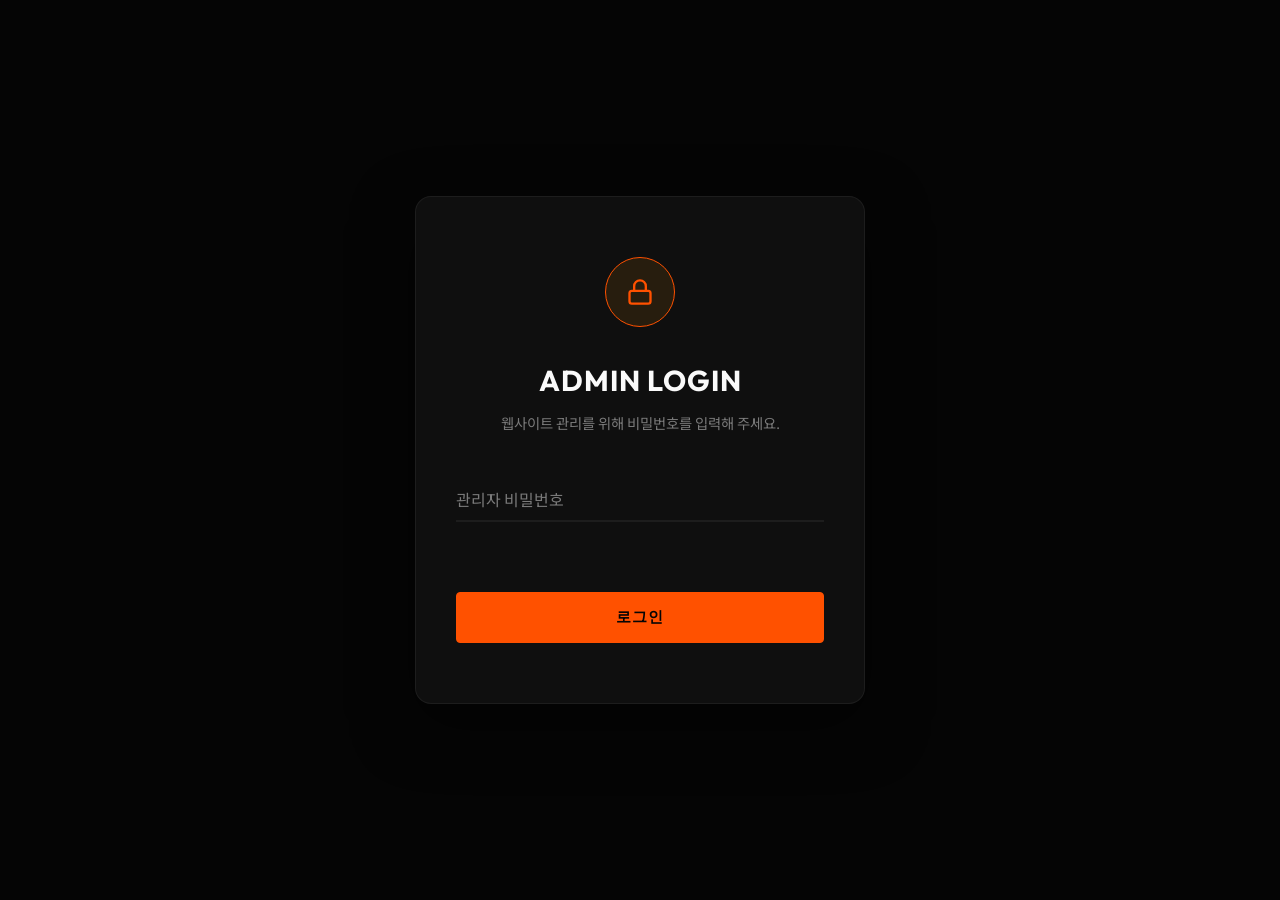
==== admin.html @ acc57e6b "Add files via upload" ====
<!DOCTYPE html>
<html lang="ko">
<head>
    <meta charset="UTF-8">
    <meta name="viewport" content="width=device-width, initial-scale=1.0">
    <meta name="robots" content="noindex, nofollow">
    <title>CLICK DESIGN | 관리자 대시보드</title>
    <!-- Google Fonts -->
    <link rel="preconnect" href="https://fonts.googleapis.com">
    <link rel="preconnect" href="https://fonts.gstatic.com" crossorigin>
    <link href="https://fonts.googleapis.com/css2?family=Noto+Sans+KR:wght@300;400;500;700&family=Outfit:wght@300;400;600;800&display=swap" rel="stylesheet">
    <link rel="stylesheet" href="styles.css">
</head>
<body class="admin-page">

    <!-- 1. Password Verification Overlay -->
    <div id="admin-login-overlay" class="admin-login-wrapper">
        <div class="login-card">
            <div class="login-icon-box">
                <svg width="28" height="28" viewBox="0 0 24 24" fill="none" stroke="currentColor" stroke-width="2" stroke-linecap="round" stroke-linejoin="round">
                    <rect x="3" y="11" width="18" height="11" rx="2" ry="2"></rect>
                    <path d="M7 11V7a5 5 0 0 1 10 0v4"></path>
                </svg>
            </div>
            <h1 class="login-title">Admin Login</h1>
            <p class="login-desc">웹사이트 관리를 위해 비밀번호를 입력해 주세요.</p>
            
            <form id="admin-login-form" class="login-form">
                <div class="form-group floating-group">
                    <input type="password" id="admin-password-input" required placeholder=" " autocomplete="current-password">
                    <label for="admin-password-input">관리자 비밀번호</label>
                </div>
                <div id="login-error-msg" class="login-feedback"></div>
                
                <button type="submit" class="btn btn-primary" style="width: 100%;">로그인</button>
            </form>
        </div>
    </div>

    <!-- 2. Admin Dashboard Layout (Initially Hidden) -->
    <div id="admin-dashboard-view" class="admin-dashboard" style="display: none;">
        
        <!-- Header -->
        <header class="admin-header">
            <div class="admin-header-container">
                <div class="admin-title-area">
                    <a href="index.html" class="logo" style="cursor: pointer;">
                        <svg class="logo-icon" width="22" height="22" viewBox="0 0 24 24" fill="none" stroke="currentColor" stroke-width="2.5" stroke-linecap="round" stroke-linejoin="round">
                            <path d="M21 16V8a2 2 0 0 0-1-1.73l-7-4a2 2 0 0 0-2 0l-7 4A2 2 0 0 0 3 8v8a2 2 0 0 0 1 1.73l7 4a2 2 0 0 0 2 0l7-4A2 2 0 0 0 21 16z"></path>
                            <polyline points="3.27 6.96 12 12.01 20.73 6.96"></polyline>
                            <line x1="12" y1="22.08" x2="12" y2="12"></line>
                        </svg>
                        <span class="logo-text"><span class="logo-accent">CLICK</span> DESIGN</span>
                    </a>
                    <span class="admin-badge">ADMIN</span>
                </div>
                <div class="admin-nav-actions">
                    <a href="index.html" class="btn btn-secondary" style="padding: 8px 18px; font-size: 0.8rem;">웹사이트 보기</a>
                    <button id="btn-open-password-modal" class="btn btn-secondary" style="padding: 8px 18px; font-size: 0.8rem;">비밀번호 변경</button>
                    <button id="admin-logout-btn" class="btn btn-secondary" style="padding: 8px 18px; font-size: 0.8rem; border-color: rgba(255, 100, 100, 0.3); color: hsl(0, 80%, 70%);">로그아웃</button>
                </div>
            </div>
        </header>

        <!-- Main Body -->
        <main class="container">
            
            <!-- Statistics Overview Cards -->
            <div class="stats-grid">
                <div class="stats-card">
                    <span class="stats-label">총 프로젝트 수</span>
                    <span class="stats-value" id="stats-total">0</span>
                </div>
                <div class="stats-card">
                    <span class="stats-label">조감도</span>
                    <span class="stats-value" id="stats-birds-eye">0</span>
                </div>
                <div class="stats-card">
                    <span class="stats-label">투시도</span>
                    <span class="stats-value" id="stats-perspective">0</span>
                </div>
                <div class="stats-card">
                    <span class="stats-label">인테리어</span>
                    <span class="stats-value" id="stats-interior">0</span>
                </div>
                <div class="stats-card">
                    <span class="stats-label">시뮬레이션</span>
                    <span class="stats-value" id="stats-simulation">0</span>
                </div>
            </div>

            <!-- Action Bar & Controls -->
            <div class="dashboard-action-bar">
                <h2 class="action-bar-title">
                    프로젝트 목록 관리
                    <span id="project-count-summary">(총 0개 등록됨)</span>
                </h2>
                <button id="btn-add-project" class="btn btn-primary">
                    <svg width="18" height="18" viewBox="0 0 24 24" fill="none" stroke="currentColor" stroke-width="2.5" stroke-linecap="round" stroke-linejoin="round" style="margin-right: 4px;"><line x1="12" y1="5" x2="12" y2="19"></line><line x1="5" y1="12" x2="19" y2="12"></line></svg>
                    <span>새 프로젝트 추가</span>
                </button>
            </div>

            <!-- Projects Management Table -->
            <div class="table-responsive">
                <table class="admin-table">
                    <thead>
                        <tr>
                            <th style="width: 120px;">썸네일</th>
                            <th>프로젝트명</th>
                            <th style="width: 140px;">카테고리</th>
                            <th style="width: 140px;">제작 연월</th>
                            <th style="width: 180px; text-align: center;">작업 관리</th>
                        </tr>
                    </thead>
                    <tbody id="table-body-projects">
                        <!-- Dynamic content injected via JS -->
                    </tbody>
                </table>
            </div>

            <!-- Hero Slider Management Section -->
            <section class="slider-management-section" style="margin-top: 60px;">
                <div class="dashboard-action-bar">
                    <h2 class="action-bar-title">
                        메인 슬라이드 관리
                        <span>(히어로 영역 배경 이미지 설정)</span>
                    </h2>
                    <button id="btn-add-slide" class="btn btn-primary">
                        <svg width="18" height="18" viewBox="0 0 24 24" fill="none" stroke="currentColor" stroke-width="2.5" stroke-linecap="round" stroke-linejoin="round" style="margin-right: 4px;"><line x1="12" y1="5" x2="12" y2="19"></line><line x1="5" y1="12" x2="19" y2="12"></line></svg>
                        <span>새 슬라이드 추가</span>
                    </button>
                </div>
                
                <div class="slides-admin-grid" id="slides-admin-grid">
                    <!-- Dynamic slide management cards injected via JS -->
                </div>
                
                <div class="form-actions-row" style="margin-top: 30px; justify-content: flex-start;">
                    <button type="button" id="btn-save-slides" class="btn btn-primary">슬라이드 설정 저장</button>
                </div>
            </section>

        </main>
    </div>

    <!-- 3. Form Modal (Add / Edit Project) -->
    <div id="project-form-modal" class="project-modal" aria-hidden="true" role="dialog">
        <div class="modal-backdrop" id="form-modal-close-backdrop"></div>
        <div class="modal-content-wrapper form-modal-wrapper">
            <button id="form-modal-close-btn" class="modal-close-btn" aria-label="모달 닫기">&times;</button>
            <div class="modal-form-container">
                <h2 id="form-modal-title">새 프로젝트 추가</h2>
                <div class="modal-divider"></div>
                
                <form id="portfolio-project-form" class="contact-form project-form">
                    <input type="hidden" id="form-project-id" name="id">
                    
                    <div class="form-row">
                        <div class="form-group floating-group">
                            <input type="text" id="form-title" name="title" required placeholder=" " autocomplete="off">
                            <label for="form-title">프로젝트명</label>
                        </div>
                        <div class="form-group floating-group">
                            <select id="form-category" name="category" required>
                                <option value="" disabled selected hidden></option>
                                <option value="birds-eye">조감도</option>
                                <option value="perspective">투시도</option>
                                <option value="interior">인테리어</option>
                                <option value="simulation">시뮬레이션</option>
                            </select>
                            <label for="form-category" class="select-label">카테고리</label>
                        </div>
                    </div>

                    <div class="form-row">
                        <div class="form-group floating-group">
                            <input type="text" id="form-date" name="date" required placeholder=" " autocomplete="off">
                            <label for="form-date">제작 일자 (예: 2026년 06월)</label>
                        </div>
                    </div>

                    <!-- Image URL or File Upload -->
                    <div class="form-row file-upload-row">
                        <div class="form-group floating-group">
                            <input type="text" id="form-img-url" name="imgUrl" placeholder=" " autocomplete="off">
                            <label for="form-img-url">이미지 경로 (예: assets/birds_eye_view.png)</label>
                        </div>
                        <div class="form-group file-group">
                            <label class="file-label-btn" for="form-file-input">
                                <svg width="18" height="18" viewBox="0 0 24 24" fill="none" stroke="currentColor" stroke-width="2" stroke-linecap="round" stroke-linejoin="round">
                                    <path d="M21 15v4a2 2 0 0 1-2 2H5a2 2 0 0 1-2-2v-4"></path>
                                    <polyline points="17 8 12 3 7 8"></polyline>
                                    <line x1="12" y1="3" x2="12" y2="15"></line>
                                </svg>
                                <span>이미지 파일 업로드</span>
                            </label>
                            <input type="file" id="form-file-input" accept="image/*" style="display: none;">
                            <span id="file-name-display" class="file-name-display">선택된 파일 없음</span>
                        </div>
                    </div>
                    
                    <!-- Preview Image -->
                    <div class="form-group image-preview-group">
                        <span class="preview-title">이미지 미리보기</span>
                        <div class="image-preview-box">
                            <img id="form-image-preview" src="" alt="미리보기">
                        </div>
                    </div>

                    <div class="form-actions-row">
                        <button type="submit" id="save-project-btn" class="btn btn-primary">저장하기</button>
                        <button type="button" id="cancel-project-btn" class="btn btn-secondary">취소</button>
                    </div>
                </form>
                
            </div>
        </div>
    </div>

    <!-- 4. Form Modal (Change Password) -->
    <div id="password-change-modal" class="project-modal" aria-hidden="true" role="dialog">
        <div class="modal-backdrop" id="password-modal-close-backdrop"></div>
        <div class="modal-content-wrapper form-modal-wrapper" style="max-width: 450px;">
            <button id="password-modal-close-btn" class="modal-close-btn" aria-label="모달 닫기">&times;</button>
            <div class="modal-form-container" style="padding: 30px;">
                <h2 style="font-size: 1.5rem; font-weight: 700;">비밀번호 변경</h2>
                <div class="modal-divider"></div>
                
                <form id="admin-password-change-form" class="contact-form project-form" style="margin-top: 20px;">
                    <div class="form-group floating-group">
                        <input type="password" id="change-current-password" required placeholder=" " autocomplete="current-password">
                        <label for="change-current-password">현재 비밀번호</label>
                    </div>
                    <div class="form-group floating-group" style="margin-top: 20px;">
                        <input type="password" id="change-new-password" required placeholder=" " autocomplete="new-password">
                        <label for="change-new-password">새 비밀번호</label>
                    </div>
                    <div class="form-group floating-group" style="margin-top: 20px;">
                        <input type="password" id="change-confirm-password" required placeholder=" " autocomplete="new-password">
                        <label for="change-confirm-password">새 비밀번호 확인</label>
                    </div>
                    
                    <div id="password-change-feedback" class="login-feedback" style="margin-top: 15px; min-height: 20px;"></div>
                    
                    <div class="form-actions-row" style="margin-top: 25px; justify-content: flex-end;">
                        <button type="submit" class="btn btn-primary" style="min-width: 100px;">변경하기</button>
                        <button type="button" id="cancel-password-change-btn" class="btn btn-secondary" style="min-width: 100px;">취소</button>
                    </div>
                </form>
            </div>
        </div>
    </div>

    <script src="admin.js"></script>
</body>
</html>
---- styles.css ----
/* ==========================================================================
   CLICK DESIGN CSS Core Design System
   ========================================================================== */

:root {
    /* Pure Deep Black Color Palette (Gorilla Studio Style) */
    --bg-primary: hsl(0, 0%, 2%);
    --bg-secondary: hsl(0, 0%, 6%);
    --bg-tertiary: hsl(0, 0%, 9%);
    
    --text-primary: hsl(0, 0%, 98%);
    --text-secondary: hsl(0, 0%, 75%);
    --text-muted: hsl(0, 0%, 48%);
    
    --accent: hsl(19, 100%, 50%); /* Vibrant Coral Orange (#ff5000) */
    --accent-rgb: 255, 80, 0;
    --accent-light: hsl(19, 100%, 65%);
    
    --glass-bg: rgba(5, 5, 5, 0.85);
    --glass-border: rgba(255, 255, 255, 0.06);
    --glass-border-focus: rgba(255, 80, 0, 0.4);
    
    /* Typography */
    --font-primary: 'Outfit', 'Noto Sans KR', sans-serif;
    
    /* Transitions */
    --transition-fast: 0.2s cubic-bezier(0.25, 0.46, 0.45, 0.94);
    --transition-normal: 0.4s cubic-bezier(0.25, 0.46, 0.45, 0.94);
    --transition-slow: 0.8s cubic-bezier(0.25, 1, 0.5, 1);
    
    /* Border Radius */
    --radius-sm: 4px;
    --radius-md: 8px;
    --radius-lg: 16px;
    --radius-full: 9999px;
}

/* Reset & Global Styles */
* {
    margin: 0;
    padding: 0;
    box-sizing: border-box;
}

body:not(.admin-page),
body:not(.admin-page) * {
    cursor: none; /* Hide default cursor for custom cursor experience */
}

html {
    scroll-behavior: smooth;
    font-size: 16px;
    background-color: var(--bg-primary);
    color: var(--text-primary);
    font-family: var(--font-primary);
}

body {
    overflow-x: hidden;
    line-height: 1.6;
    -webkit-font-smoothing: antialiased;
}

/* Custom Scrollbar */
::-webkit-scrollbar {
    width: 8px;
}
::-webkit-scrollbar-track {
    background: var(--bg-primary);
}
::-webkit-scrollbar-thumb {
    background: var(--bg-tertiary);
    border-radius: var(--radius-full);
}
::-webkit-scrollbar-thumb:hover {
    background: var(--accent);
}

/* Custom Cursor */
.custom-cursor {
    width: 8px;
    height: 8px;
    background-color: var(--accent);
    border-radius: 50%;
    position: fixed;
    transform: translate(-50%, -50%);
    pointer-events: none;
    z-index: 10000;
    transition: width 0.2s, height 0.2s;
}

.custom-cursor-follower {
    width: 40px;
    height: 40px;
    border: 1px solid rgba(247, 152, 18, 0.4);
    border-radius: 50%;
    position: fixed;
    transform: translate(-50%, -50%);
    pointer-events: none;
    z-index: 9999;
    transition: transform 0.08s ease-out, width 0.2s, height 0.2s, background-color 0.2s;
}

/* Hover States for Custom Cursor */
.hovering-link .custom-cursor {
    width: 24px;
    height: 24px;
    background-color: rgba(247, 152, 18, 0.3);
}
.hovering-link .custom-cursor-follower {
    width: 50px;
    height: 50px;
    border-color: var(--accent);
    background-color: rgba(247, 152, 18, 0.05);
}

/* Container */
.container {
    width: 100%;
    max-width: 1300px;
    margin: 0 auto;
    padding: 0 40px;
}

@media (max-width: 768px) {
    .container {
        padding: 0 20px;
    }
}

/* Buttons */
.btn {
    display: inline-flex;
    align-items: center;
    justify-content: center;
    gap: 8px;
    padding: 14px 28px;
    font-weight: 600;
    font-size: 0.95rem;
    letter-spacing: 1px;
    border-radius: var(--radius-sm);
    text-decoration: none;
    text-transform: uppercase;
    transition: var(--transition-normal);
}

.btn-primary {
    background-color: var(--accent);
    color: var(--bg-primary);
    border: 1px solid var(--accent);
}

.btn-primary:hover {
    background-color: transparent;
    color: var(--accent);
    box-shadow: 0 0 20px rgba(247, 152, 18, 0.3);
}

.btn-secondary {
    background-color: transparent;
    color: var(--text-primary);
    border: 1px solid rgba(255, 255, 255, 0.2);
}

.btn-secondary:hover {
    border-color: var(--accent);
    color: var(--accent);
}

/* Header & GNB */
.main-header {
    position: fixed;
    top: 0;
    left: 0;
    width: 100%;
    z-index: 1000;
    padding: 25px 0;
    transition: var(--transition-normal);
    border-bottom: 1px solid transparent;
}

.main-header.scrolled {
    padding: 15px 0;
    background-color: var(--glass-bg);
    backdrop-filter: blur(15px);
    -webkit-backdrop-filter: blur(15px);
    border-bottom: 1px solid var(--glass-border);
}

.header-container {
    display: flex;
    justify-content: space-between;
    align-items: center;
    max-width: 1300px;
    margin: 0 auto;
    padding: 0 40px;
}

@media (max-width: 768px) {
    .header-container {
        padding: 0 20px;
    }
}

.logo {
    font-size: 1.5rem;
    font-weight: 800;
    letter-spacing: 2px;
    color: var(--text-primary);
    text-decoration: none;
    display: inline-flex;
    align-items: center;
    gap: 10px;
}

.logo-icon {
    color: var(--accent);
    transition: transform var(--transition-normal);
}

.logo:hover .logo-icon {
    transform: rotate(12deg) scale(1.1);
}

.logo-accent {
    color: var(--accent);
}

.nav-menu ul {
    display: flex;
    list-style: none;
    gap: 35px;
}

.nav-link {
    color: var(--text-secondary);
    text-decoration: none;
    font-weight: 500;
    font-size: 0.95rem;
    letter-spacing: 1px;
    text-transform: uppercase;
    position: relative;
    padding: 6px 0;
    transition: var(--transition-fast);
}

.nav-link::after {
    content: '';
    position: absolute;
    bottom: 0;
    left: 0;
    width: 0;
    height: 2px;
    background-color: var(--accent);
    transition: var(--transition-normal);
}

.nav-link:hover, .nav-link.active {
    color: var(--text-primary);
}

.nav-link:hover::after, .nav-link.active::after {
    width: 100%;
}

/* Mobile Menu Button */
.mobile-menu-toggle {
    display: none;
    background: none;
    border: none;
    flex-direction: column;
    gap: 6px;
}

.mobile-menu-toggle .bar {
    width: 25px;
    height: 2px;
    background-color: var(--text-primary);
    transition: var(--transition-normal);
}

@media (max-width: 768px) {
    .mobile-menu-toggle {
        display: flex;
    }
    
    .nav-menu {
        position: fixed;
        top: 0;
        right: -100%;
        width: 70%;
        height: 100vh;
        background-color: var(--bg-secondary);
        z-index: 999;
        display: flex;
        align-items: center;
        justify-content: center;
        box-shadow: -10px 0 30px rgba(0, 0, 0, 0.5);
        transition: var(--transition-normal);
    }
    
    .nav-menu.active {
        right: 0;
    }
    
    .nav-menu ul {
        flex-direction: column;
        align-items: center;
        gap: 30px;
    }
    
    .nav-link {
        font-size: 1.3rem;
    }

    .mobile-menu-toggle.active .bar:nth-child(1) {
        transform: rotate(45deg) translate(5px, 6px);
    }
    
    .mobile-menu-toggle.active .bar:nth-child(2) {
        opacity: 0;
    }
    
    .mobile-menu-toggle.active .bar:nth-child(3) {
        transform: rotate(-45deg) translate(5px, -6px);
    }
}

/* Hero Section */
.hero-section {
    position: relative;
    width: 100%;
    height: 100vh;
    display: flex;
    align-items: center;
    overflow: hidden;
}

.hero-bg-slider {
    position: absolute;
    top: 0;
    left: 0;
    width: 100%;
    height: 100%;
    z-index: 1;
}

.hero-bg-slider .slide {
    position: absolute;
    top: 0;
    left: 0;
    width: 100%;
    height: 100%;
    background-size: cover;
    background-position: center;
    opacity: 0;
    transition: opacity 1.2s ease-in-out;
}

.hero-bg-slider .slide.active {
    opacity: 1;
}

.hero-content {
    position: relative;
    z-index: 2;
    max-width: 800px;
    margin: 0 auto;
    padding: 0 40px;
    text-align: center;
}

.hero-subtitle {
    font-size: 0.9rem;
    font-weight: 600;
    letter-spacing: 4px;
    color: var(--accent);
    margin-bottom: 20px;
    display: block;
}

.hero-title {
    font-size: 5rem;
    font-weight: 300;
    line-height: 1.05;
    letter-spacing: -2px;
    margin-bottom: 30px;
    text-transform: uppercase;
    display: flex;
    flex-direction: column;
    align-items: center;
}

.hero-title .title-bold {
    font-weight: 800;
    color: var(--text-primary);
    display: block;
}

.hero-title .title-light {
    font-weight: 300;
    color: var(--text-secondary);
    font-size: 3rem;
    text-transform: lowercase;
    margin-top: 10px;
    letter-spacing: -1px;
    display: block;
}

.hero-desc {
    font-size: 1.05rem;
    color: var(--text-secondary);
    max-width: 680px;
    margin: 0 auto 45px;
    font-weight: 300;
    line-height: 1.7;
    letter-spacing: 0.2px;
}

.hero-actions {
    display: flex;
    justify-content: center;
    gap: 20px;
}

@media (max-width: 768px) {
    .hero-title {
        font-size: 2.8rem;
    }
    
    .hero-actions {
        flex-direction: column;
        gap: 12px;
        padding: 0 40px;
    }
}

.hero-slider-dots {
    position: absolute;
    bottom: 50px;
    left: 50%;
    transform: translateX(-50%);
    z-index: 2;
    display: flex;
    gap: 15px;
}

.hero-slider-dots .dot {
    width: 12px;
    height: 12px;
    border: 2px solid rgba(255, 255, 255, 0.4);
    border-radius: 50%;
    transition: var(--transition-normal);
}

.hero-slider-dots .dot.active {
    background-color: var(--accent);
    border-color: var(--accent);
    transform: scale(1.2);
}

.scroll-indicator {
    position: absolute;
    bottom: 50px;
    right: 80px;
    z-index: 2;
    display: flex;
    flex-direction: column;
    align-items: center;
    gap: 15px;
}

.scroll-text {
    font-size: 0.7rem;
    letter-spacing: 3px;
    font-weight: 600;
    color: var(--text-secondary);
    writing-mode: vertical-lr;
    transform: rotate(180deg);
}

.scroll-mouse {
    width: 1px;
    height: 60px;
    background-color: rgba(255, 255, 255, 0.15);
    position: relative;
    overflow: hidden;
}

.scroll-wheel {
    width: 1px;
    height: 20px;
    background-color: var(--accent);
    position: absolute;
    top: -20px;
    left: 0;
    animation: scrollLineAnimation 2s infinite ease-in-out;
}

@keyframes scrollLineAnimation {
    0% {
        top: -20px;
    }
    50% {
        top: 60px;
    }
    100% {
        top: 60px;
    }
}

@media (max-width: 768px) {
    .scroll-indicator {
        display: none;
    }
}

/* Sections Global */
.portfolio-section, .about-section, .contact-section {
    padding: 140px 0;
    background-color: var(--bg-primary);
}

.section-header {
    text-align: center;
    margin-bottom: 70px;
}

.section-tag {
    font-size: 0.8rem;
    font-weight: 600;
    letter-spacing: 4px;
    color: var(--accent);
    display: block;
    margin-bottom: 12px;
}

.section-title {
    font-size: 2.8rem;
    font-weight: 700;
    letter-spacing: 1px;
    text-transform: uppercase;
}

.divider {
    width: 60px;
    height: 3px;
    background-color: var(--accent);
    margin: 20px auto 0;
}

@media (max-width: 768px) {
    .portfolio-section, .about-section, .contact-section {
        padding: 90px 0;
    }
    
    .section-title {
        font-size: 2rem;
    }
}

/* Portfolio Filters */
.portfolio-filters {
    display: flex;
    justify-content: center;
    flex-wrap: wrap;
    gap: 15px;
    margin-bottom: 50px;
}

.filter-btn {
    background-color: var(--bg-secondary);
    color: var(--text-secondary);
    border: 1px solid var(--glass-border);
    padding: 10px 24px;
    font-size: 0.9rem;
    font-weight: 500;
    border-radius: var(--radius-sm);
    transition: var(--transition-normal);
}

.filter-btn:hover, .filter-btn.active {
    background-color: var(--accent);
    color: var(--bg-primary);
    border-color: var(--accent);
}

/* Portfolio Grid */
.portfolio-grid {
    display: grid;
    grid-template-columns: repeat(3, 1fr);
    gap: 40px 30px;
}

@media (max-width: 1200px) {
    .portfolio-grid {
        grid-template-columns: repeat(2, 1fr);
        gap: 30px;
    }
}

@media (max-width: 768px) {
    .portfolio-grid {
        grid-template-columns: 1fr;
        gap: 20px;
    }
}

.portfolio-item {
    position: relative;
    overflow: hidden;
    background-color: transparent;
    border: none;
    box-shadow: none;
    transition: transform var(--transition-normal);
    display: flex;
    flex-direction: column;
    gap: 15px;
    cursor: pointer;
}

.portfolio-card {
    position: relative;
    width: 100%;
    aspect-ratio: 16 / 10;
    overflow: hidden;
    border-radius: var(--radius-md);
    border: 1px solid var(--glass-border);
}

.card-img-wrapper {
    width: 100%;
    height: 100%;
    overflow: hidden;
}

.portfolio-card img {
    width: 100%;
    height: 100%;
    object-fit: cover;
    transition: transform 0.8s cubic-bezier(0.25, 1, 0.5, 1);
}

.portfolio-item:hover img {
    transform: scale(1.05);
}

.portfolio-info {
    padding: 0 5px;
    display: flex;
    flex-direction: column;
    gap: 5px;
}

.portfolio-category {
    font-size: 0.75rem;
    font-weight: 600;
    color: var(--accent);
    text-transform: uppercase;
    letter-spacing: 2px;
}

.portfolio-title {
    font-size: 1.25rem;
    font-weight: 700;
    color: var(--text-primary);
    line-height: 1.3;
    transition: color var(--transition-fast);
}

.portfolio-item:hover .portfolio-title {
    color: var(--accent);
}

.portfolio-meta {
    font-size: 0.8rem;
    color: var(--text-muted);
    letter-spacing: 0.5px;
}

/* About Section */
.about-section {
    background-color: var(--bg-secondary);
}

.about-wrapper {
    display: grid;
    grid-template-columns: 4.5fr 7.5fr;
    gap: 70px;
    align-items: center;
}

@media (max-width: 991px) {
    .about-wrapper {
        grid-template-columns: 1fr;
        gap: 50px;
    }
}

.about-profile {
    display: flex;
    justify-content: center;
}

.profile-card {
    background-color: var(--bg-tertiary);
    border: 1px solid var(--glass-border);
    border-radius: var(--radius-md);
    padding: 30px;
    width: 100%;
    max-width: 400px;
    box-shadow: 0 15px 40px rgba(0, 0, 0, 0.3);
}

.profile-frame {
    width: 100%;
    aspect-ratio: 1;
    border-radius: var(--radius-sm);
    overflow: hidden;
    margin-bottom: 25px;
    border: 1px solid rgba(255, 255, 255, 0.1);
}

.profile-avatar {
    width: 100%;
    height: 100%;
    background-size: cover;
    background-position: center;
    position: relative;
    transition: transform 0.5s ease;
}

.profile-avatar:hover {
    transform: scale(1.05);
}

.avatar-overlay-text {
    position: absolute;
    bottom: 20px;
    left: 20px;
    font-size: 1.5rem;
    font-weight: 800;
    letter-spacing: 4px;
    color: white;
    text-shadow: 0 2px 10px rgba(0, 0, 0, 0.8);
}

.profile-name {
    font-size: 1.4rem;
    font-weight: 700;
    margin-bottom: 6px;
}

.profile-title {
    color: var(--accent);
    font-size: 0.9rem;
    font-weight: 500;
    margin-bottom: 15px;
}

.profile-location {
    font-size: 0.85rem;
    color: var(--text-secondary);
    display: flex;
    align-items: center;
    gap: 8px;
}

.about-content .section-title {
    text-align: left;
}

.about-content .divider {
    margin: 20px 0 35px 0;
}

.about-text {
    font-size: 1.05rem;
    color: var(--text-secondary);
    margin-bottom: 20px;
    font-weight: 300;
}

.skills-container {
    margin-top: 40px;
}

.skills-title {
    font-size: 1.1rem;
    font-weight: 600;
    margin-bottom: 20px;
    letter-spacing: 1px;
    text-transform: uppercase;
}

.skill-bar-wrapper {
    margin-bottom: 20px;
}

.skill-info {
    display: flex;
    justify-content: space-between;
    font-size: 0.85rem;
    font-weight: 500;
    color: var(--text-primary);
    margin-bottom: 8px;
}

.skill-track {
    width: 100%;
    height: 4px;
    background-color: var(--bg-primary);
    border-radius: var(--radius-full);
    overflow: hidden;
}

.skill-fill {
    height: 100%;
    background-color: var(--accent);
    border-radius: var(--radius-full);
    width: 0; /* Dynamic loading via JS */
    transition: width 1.5s cubic-bezier(0.1, 1, 0.1, 1);
}

/* Contact Section */
.contact-wrapper {
    display: grid;
    grid-template-columns: 5fr 7fr;
    gap: 60px;
}

@media (max-width: 991px) {
    .contact-wrapper {
        grid-template-columns: 1fr;
        gap: 50px;
    }
}

.info-card {
    background-color: var(--bg-secondary);
    border: 1px solid var(--glass-border);
    border-radius: var(--radius-md);
    padding: 40px;
    height: 100%;
}

.info-card h3 {
    font-size: 1.8rem;
    font-weight: 700;
    margin-bottom: 20px;
}

.info-card p {
    color: var(--text-secondary);
    margin-bottom: 40px;
    font-weight: 300;
}

.contact-details-list {
    list-style: none;
    display: flex;
    flex-direction: column;
    gap: 30px;
}

.contact-details-list li {
    display: flex;
    align-items: center;
    gap: 20px;
}

.detail-icon {
    display: flex;
    align-items: center;
    justify-content: center;
    width: 50px;
    height: 50px;
    border-radius: 50%;
    background-color: var(--bg-tertiary);
    border: 1px solid var(--glass-border);
    color: var(--accent);
}

.detail-text {
    display: flex;
    flex-direction: column;
}

.detail-label {
    font-size: 0.8rem;
    color: var(--text-muted);
    text-transform: uppercase;
    letter-spacing: 1px;
}

.detail-value {
    font-size: 1rem;
    font-weight: 500;
}

.contact-form {
    display: flex;
    flex-direction: column;
    gap: 30px;
}

.form-row {
    display: grid;
    grid-template-columns: 1fr 1fr;
    gap: 20px;
}

@media (max-width: 600px) {
    .form-row {
        grid-template-columns: 1fr;
    }
}

.floating-group {
    position: relative;
    width: 100%;
}

.floating-group input, 
.floating-group textarea, 
.floating-group select {
    width: 100%;
    background-color: transparent;
    border: none;
    border-bottom: 2px solid var(--glass-border);
    padding: 12px 0;
    font-size: 1rem;
    color: var(--text-primary);
    font-family: var(--font-primary);
    outline: none;
    transition: border-color var(--transition-normal);
}

.floating-group textarea {
    resize: none;
}

.floating-group select {
    appearance: none;
    -webkit-appearance: none;
    background-image: url("data:image/svg+xml;utf8,<svg fill='white' height='24' viewBox='0 0 24 24' width='24' xmlns='http://www.w3.org/2000/svg'><path d='M7 10l5 5 5-5z'/><path d='M0 0h24v24H0z' fill='none'/></svg>");
    background-repeat: no-repeat;
    background-position: right center;
    border-radius: 0;
}

/* Floating Label Animation */
.floating-group label {
    position: absolute;
    top: 12px;
    left: 0;
    font-size: 1rem;
    color: var(--text-muted);
    pointer-events: none;
    transition: transform var(--transition-normal) ease, font-size var(--transition-normal) ease, color var(--transition-normal) ease;
}

.floating-group input:focus ~ label,
.floating-group input:not(:placeholder-shown) ~ label,
.floating-group textarea:focus ~ label,
.floating-group textarea:not(:placeholder-shown) ~ label {
    transform: translateY(-25px);
    font-size: 0.8rem;
    color: var(--accent);
}

.floating-group select:focus ~ label,
.floating-group select:valid ~ label {
    transform: translateY(-25px);
    font-size: 0.8rem;
    color: var(--accent);
}

.floating-group input:focus, 
.floating-group textarea:focus, 
.floating-group select:focus {
    border-color: var(--accent);
}

.btn-submit {
    border-radius: var(--radius-sm);
    width: 100%;
    cursor: none;
}

.form-feedback-message {
    font-size: 0.95rem;
    margin-top: 10px;
    text-align: center;
    min-height: 24px;
}

.form-feedback-message.success {
    color: hsl(140, 70%, 50%);
}

.form-feedback-message.error {
    color: hsl(0, 80%, 60%);
}

/* Footer */
.main-footer {
    background-color: var(--bg-primary);
    border-top: 1px solid var(--glass-border);
    padding: 40px 0;
}

.footer-bottom {
    display: flex;
    justify-content: space-between;
    align-items: center;
    flex-wrap: wrap;
    gap: 20px;
}

.footer-bottom p {
    color: var(--text-muted);
    font-size: 0.85rem;
}

.footer-socials {
    display: flex;
    gap: 25px;
}

.footer-socials a {
    color: var(--text-muted);
    text-decoration: none;
    font-size: 0.85rem;
    font-weight: 600;
    letter-spacing: 1px;
    transition: var(--transition-fast);
}

.footer-socials a:hover {
    color: var(--accent);
}

@media (max-width: 600px) {
    .footer-bottom {
        flex-direction: column;
        text-align: center;
    }
}

/* Project Detail Modal */
.project-modal {
    position: fixed;
    top: 0;
    left: 0;
    width: 100%;
    height: 100%;
    z-index: 2000;
    display: flex;
    align-items: center;
    justify-content: center;
    opacity: 0;
    pointer-events: none;
    transition: opacity 0.5s ease;
}

.project-modal.active {
    opacity: 1;
    pointer-events: auto;
}

.modal-backdrop {
    position: absolute;
    top: 0;
    left: 0;
    width: 100%;
    height: 100%;
    background-color: rgba(6, 8, 12, 0.9);
    backdrop-filter: blur(10px);
    -webkit-backdrop-filter: blur(10px);
}

.modal-content-wrapper {
    position: relative;
    z-index: 2001;
    width: fit-content;
    max-width: 90%;
    max-height: 90vh;
    background-color: var(--bg-secondary);
    border: 1px solid var(--glass-border);
    border-radius: var(--radius-lg);
    box-shadow: 0 25px 60px rgba(0, 0, 0, 0.6);
    overflow: hidden;
    transform: scale(0.9);
    transition: transform 0.5s cubic-bezier(0.25, 1, 0.5, 1);
    display: flex;
    flex-direction: column;
    min-width: 350px;
}

.project-modal.active .modal-content-wrapper {
    transform: scale(1);
}

.modal-close-btn {
    position: absolute;
    top: 25px;
    right: 25px;
    z-index: 10;
    background: rgba(12, 14, 18, 0.8);
    border: 1px solid var(--glass-border);
    color: var(--text-primary);
    font-size: 2rem;
    width: 44px;
    height: 44px;
    border-radius: 50%;
    display: flex;
    align-items: center;
    justify-content: center;
    transition: var(--transition-normal);
}

.modal-close-btn:hover {
    background-color: var(--accent);
    color: var(--bg-primary);
}

.modal-image-panel {
    background-color: #000000;
    display: flex;
    align-items: center;
    justify-content: center;
    overflow: hidden;
    width: 100%;
    height: 100%;
}

.modal-image-panel img {
    max-width: 90vw;
    max-height: 90vh;
    width: auto;
    height: auto;
    object-fit: contain; /* 원본 비율 유지 */
    display: block;
}

.modal-category {
    font-size: 0.75rem;
    font-weight: 600;
    color: var(--accent);
    letter-spacing: 2px;
    text-transform: uppercase;
    margin-bottom: 4px;
}

.modal-title {
    font-size: 1.3rem;
    font-weight: 700;
    line-height: 1.2;
    color: var(--text-primary);
}

/* Scroll To Top */
.scroll-to-top-btn {
    position: fixed;
    bottom: 30px;
    right: 30px;
    z-index: 99;
    width: 50px;
    height: 50px;
    border-radius: 50%;
    background-color: var(--glass-bg);
    border: 1px solid var(--glass-border);
    color: var(--text-primary);
    display: flex;
    align-items: center;
    justify-content: center;
    opacity: 0;
    visibility: hidden;
    pointer-events: none;
    transition: opacity var(--transition-normal), transform var(--transition-normal), visibility var(--transition-normal);
}

.scroll-to-top-btn.active {
    opacity: 1;
    visibility: visible;
    pointer-events: auto;
}

.scroll-to-top-btn:hover {
    background-color: var(--accent);
    color: var(--bg-primary);
    border-color: var(--accent);
    transform: translateY(-5px);
}

/* Scroll Animations */
.scroll-reveal {
    opacity: 0;
    transform: translateY(30px);
    transition: opacity 1s cubic-bezier(0.25, 1, 0.5, 1), transform 1s cubic-bezier(0.25, 1, 0.5, 1);
}

.scroll-reveal.active {
    opacity: 1;
    transform: translateY(0);
}

/* ==========================================================================
   Admin Mode CRUD UI Styles
   ========================================================================== */

.header-right {
    display: flex;
    align-items: center;
    gap: 20px;
}

.admin-toggle-btn {
    display: inline-flex;
    align-items: center;
    gap: 8px;
    background-color: rgba(255, 255, 255, 0.05);
    border: 1px solid var(--glass-border);
    color: var(--text-secondary);
    padding: 8px 16px;
    font-size: 0.85rem;
    font-weight: 600;
    border-radius: var(--radius-sm);
    transition: var(--transition-normal);
}

.admin-toggle-btn:hover {
    background-color: rgba(255, 255, 255, 0.1);
    color: var(--text-primary);
    border-color: rgba(255, 255, 255, 0.2);
}

.admin-toggle-btn.active {
    background-color: rgba(247, 152, 18, 0.15);
    border-color: var(--accent);
    color: var(--accent);
    box-shadow: 0 0 10px rgba(247, 152, 18, 0.2);
}

.admin-toggle-btn.active .lock-icon {
    transform: scale(1.1);
}

/* Add New Item Grid Card */
.portfolio-item.add-new-item {
    aspect-ratio: 16 / 10;
    border: 2px dashed rgba(247, 152, 18, 0.3);
    background-color: rgba(247, 152, 18, 0.02);
    border-radius: var(--radius-md);
    display: flex;
    align-items: center;
    justify-content: center;
    transition: var(--transition-normal);
}

.portfolio-item.add-new-item:hover {
    border-color: var(--accent);
    background-color: rgba(247, 152, 18, 0.05);
    transform: translateY(-5px);
}

.add-card-inner {
    display: flex;
    flex-direction: column;
    align-items: center;
    gap: 15px;
    color: var(--accent);
    font-weight: 600;
    font-size: 1.1rem;
    letter-spacing: 1px;
}

/* Card Admin Actions Panel */
.card-admin-actions {
    position: absolute;
    top: 20px;
    right: 20px;
    display: flex;
    gap: 8px;
    z-index: 10;
    opacity: 0;
    transition: opacity var(--transition-normal);
}

.portfolio-item:hover .card-admin-actions {
    opacity: 1;
}

.admin-action-btn {
    background-color: rgba(12, 14, 18, 0.85);
    border: 1px solid var(--glass-border);
    color: var(--text-primary);
    padding: 6px 14px;
    font-size: 0.8rem;
    font-weight: 600;
    border-radius: var(--radius-sm);
    transition: var(--transition-normal);
}

.admin-action-btn.edit-btn:hover {
    background-color: var(--accent);
    color: var(--bg-primary);
    border-color: var(--accent);
}

.admin-action-btn.delete-btn:hover {
    background-color: hsl(0, 80%, 55%);
    color: white;
    border-color: hsl(0, 80%, 55%);
}

/* Form Modal Styling */
.form-modal-wrapper {
    max-width: 750px;
    height: auto;
    max-height: 90vh;
    overflow-y: auto;
}

.modal-form-container {
    padding: 40px;
}

@media (max-width: 768px) {
    .modal-form-container {
        padding: 30px 20px;
    }
}

.project-form {
    margin-top: 30px;
}

.file-upload-row {
    align-items: center;
    gap: 20px;
}

.file-group {
    display: flex;
    align-items: center;
    gap: 15px;
    padding-top: 10px;
}

.file-label-btn {
    display: inline-flex;
    align-items: center;
    gap: 8px;
    padding: 10px 20px;
    background-color: var(--bg-tertiary);
    border: 1px solid var(--glass-border);
    border-radius: var(--radius-sm);
    color: var(--text-secondary);
    font-size: 0.9rem;
    font-weight: 500;
    transition: var(--transition-normal);
}

.file-label-btn:hover {
    background-color: rgba(255, 255, 255, 0.05);
    color: var(--text-primary);
    border-color: rgba(255, 255, 255, 0.15);
}

.file-name-display {
    font-size: 0.85rem;
    color: var(--text-muted);
    overflow: hidden;
    text-overflow: ellipsis;
    white-space: nowrap;
    max-width: 180px;
}

.image-preview-group {
    margin-bottom: 25px;
}

.preview-title {
    display: block;
    font-size: 0.85rem;
    color: var(--text-muted);
    margin-bottom: 10px;
}

.image-preview-box {
    width: 100%;
    aspect-ratio: 16 / 9;
    background-color: var(--bg-primary);
    border: 1px solid var(--glass-border);
    border-radius: var(--radius-sm);
    overflow: hidden;
    display: flex;
    align-items: center;
    justify-content: center;
}

.image-preview-box img {
    width: 100%;
    height: 100%;
    object-fit: cover;
    display: none;
}

.image-preview-box img[src=""] {
    display: none;
}

.image-preview-box img:not([src=""]) {
    display: block;
}

.form-actions-row {
    display: flex;
    justify-content: flex-end;
    gap: 15px;
    margin-top: 40px;
}

.form-actions-row .btn {
    width: auto;
    min-width: 140px;
}

/* ==========================================================================
   Admin Dashboard & Portal Styles
   ========================================================================== */

.admin-login-wrapper {
    position: fixed;
    top: 0;
    left: 0;
    width: 100vw;
    height: 100vh;
    background-color: var(--bg-primary);
    z-index: 3000;
    display: flex;
    align-items: center;
    justify-content: center;
    padding: 20px;
    opacity: 1;
    transition: opacity var(--transition-normal);
}

.admin-login-wrapper.hidden {
    opacity: 0;
    pointer-events: none;
}

.login-card {
    background-color: var(--bg-secondary);
    border: 1px solid var(--glass-border);
    border-radius: var(--radius-lg);
    padding: 60px 40px;
    width: 100%;
    max-width: 450px;
    box-shadow: 0 20px 60px rgba(0, 0, 0, 0.5);
    text-align: center;
}

.login-icon-box {
    width: 70px;
    height: 70px;
    border-radius: 50%;
    background-color: rgba(247, 152, 18, 0.1);
    border: 1px solid var(--accent);
    color: var(--accent);
    display: flex;
    align-items: center;
    justify-content: center;
    margin: 0 auto 30px;
}

.login-title {
    font-size: 1.8rem;
    font-weight: 700;
    margin-bottom: 10px;
    text-transform: uppercase;
    letter-spacing: 1px;
}

.login-desc {
    color: var(--text-muted);
    font-size: 0.9rem;
    margin-bottom: 40px;
}

.login-form {
    display: flex;
    flex-direction: column;
    gap: 25px;
}

.login-feedback {
    min-height: 20px;
    font-size: 0.85rem;
    color: hsl(0, 80%, 60%);
    text-align: center;
}

/* Dashboard Layout */
.admin-dashboard {
    min-height: 100vh;
    background-color: var(--bg-primary);
    padding: 130px 0 60px 0;
}

.admin-header {
    background-color: var(--glass-bg);
    backdrop-filter: blur(15px);
    -webkit-backdrop-filter: blur(15px);
    border-bottom: 1px solid var(--glass-border);
    position: fixed;
    top: 0;
    left: 0;
    width: 100%;
    padding: 20px 0;
    z-index: 100;
}

.admin-header-container {
    display: flex;
    justify-content: space-between;
    align-items: center;
    max-width: 1300px;
    margin: 0 auto;
    padding: 0 40px;
}

@media (max-width: 768px) {
    .admin-header-container {
        padding: 0 20px;
    }
}

.admin-title-area {
    display: flex;
    align-items: center;
    gap: 15px;
}

.admin-badge {
    background-color: var(--accent);
    color: var(--bg-primary);
    font-size: 0.7rem;
    font-weight: 800;
    padding: 3px 8px;
    border-radius: var(--radius-sm);
    letter-spacing: 1.5px;
    text-transform: uppercase;
}

.admin-nav-actions {
    display: flex;
    align-items: center;
    gap: 15px;
}

/* Statistics Grid */
.stats-grid {
    display: grid;
    grid-template-columns: repeat(auto-fit, minmax(200px, 1fr));
    gap: 20px;
    margin-bottom: 50px;
}

.stats-card {
    background-color: var(--bg-secondary);
    border: 1px solid var(--glass-border);
    border-radius: var(--radius-md);
    padding: 25px;
    display: flex;
    flex-direction: column;
    gap: 8px;
    transition: var(--transition-normal);
}

.stats-card:hover {
    border-color: var(--accent);
    transform: translateY(-3px);
    box-shadow: 0 10px 20px rgba(0, 0, 0, 0.1);
}

.stats-label {
    font-size: 0.8rem;
    color: var(--text-muted);
    text-transform: uppercase;
    letter-spacing: 1px;
    font-weight: 600;
}

.stats-value {
    font-size: 2.2rem;
    font-weight: 800;
    color: var(--accent);
}

/* Dashboard Action Bar */
.dashboard-action-bar {
    display: flex;
    justify-content: space-between;
    align-items: center;
    margin-bottom: 30px;
    flex-wrap: wrap;
    gap: 15px;
    border-bottom: 1px solid var(--glass-border);
    padding-bottom: 20px;
}

.action-bar-title {
    font-size: 1.5rem;
    font-weight: 700;
    display: flex;
    align-items: center;
    gap: 10px;
}

.action-bar-title span {
    font-size: 0.95rem;
    color: var(--text-muted);
    font-weight: 400;
}

/* modern table styling */
.table-responsive {
    width: 100%;
    overflow-x: auto;
    background-color: var(--bg-secondary);
    border: 1px solid var(--glass-border);
    border-radius: var(--radius-md);
    box-shadow: 0 15px 40px rgba(0, 0, 0, 0.2);
}

.admin-table {
    width: 100%;
    border-collapse: collapse;
    text-align: left;
    min-width: 900px;
}

.admin-table th, .admin-table td {
    padding: 18px 24px;
    border-bottom: 1px solid var(--glass-border);
    font-size: 0.95rem;
    vertical-align: middle;
}

.admin-table th {
    background-color: var(--bg-tertiary);
    color: var(--text-secondary);
    font-weight: 600;
    text-transform: uppercase;
    font-size: 0.8rem;
    letter-spacing: 1px;
}

.admin-table tr:last-child td {
    border-bottom: none;
}

.admin-table tr:hover td {
    background-color: rgba(255, 255, 255, 0.015);
}

.table-thumb {
    width: 80px;
    aspect-ratio: 16 / 10;
    border-radius: var(--radius-sm);
    object-fit: cover;
    border: 1px solid rgba(255, 255, 255, 0.08);
}

.cat-badge {
    display: inline-block;
    padding: 4px 10px;
    border-radius: var(--radius-full);
    font-size: 0.75rem;
    font-weight: 600;
    background-color: var(--bg-tertiary);
    color: var(--text-secondary);
    border: 1px solid var(--glass-border);
}

.cat-badge.birds-eye {
    background-color: rgba(247, 152, 18, 0.1);
    color: var(--accent);
    border-color: rgba(247, 152, 18, 0.2);
}

.cat-badge.perspective {
    background-color: rgba(0, 150, 255, 0.1);
    color: hsl(205, 100%, 65%);
    border-color: rgba(0, 150, 255, 0.2);
}

.cat-badge.interior {
    background-color: rgba(0, 230, 120, 0.1);
    color: hsl(150, 100%, 60%);
    border-color: rgba(0, 230, 120, 0.2);
}

.cat-badge.simulation {
    background-color: rgba(210, 50, 255, 0.1);
    color: hsl(285, 100%, 75%);
    border-color: rgba(210, 50, 255, 0.2);
}

.table-actions {
    display: flex;
    gap: 8px;
}

.table-btn {
    background-color: var(--bg-tertiary);
    border: 1px solid var(--glass-border);
    color: var(--text-secondary);
    padding: 6px 12px;
    font-size: 0.8rem;
    font-weight: 600;
    border-radius: var(--radius-sm);
    cursor: pointer;
    transition: var(--transition-normal);
}

.table-btn.edit-btn:hover {
    background-color: var(--accent);
    color: var(--bg-primary);
    border-color: var(--accent);
}

.table-btn.delete-btn:hover {
    background-color: hsl(0, 80%, 55%);
    color: white;
    border-color: hsl(0, 80%, 55%);
}

.admin-portal-link {
    font-size: 0.75rem !important;
    border: 1px solid var(--glass-border);
    padding: 4px 10px;
    border-radius: var(--radius-sm);
    transition: var(--transition-fast);
}

.admin-portal-link:hover {
    background-color: rgba(255,255,255,0.05);
}

/* Restore standard browser cursor on the admin dashboard */
.admin-page, 
.admin-page * {
    cursor: default;
}

.admin-page input[type="text"],
.admin-page input[type="password"],
.admin-page textarea {
    cursor: text !important;
}

.admin-page a, 
.admin-page button, 
.admin-page .btn, 
.admin-page .table-btn, 
.admin-page .file-label-btn,
.admin-page select,
.admin-page input[type="file"] {
    cursor: pointer !important;
}

/* ==========================================================================
   Hero Slider Management Styles
   ========================================================================== */

.slides-admin-grid {
    display: grid;
    grid-template-columns: repeat(auto-fill, minmax(280px, 1fr));
    gap: 20px;
    margin-top: 25px;
}

.slide-admin-card {
    background-color: var(--bg-secondary);
    border: 1px solid var(--glass-border);
    border-radius: var(--radius-md);
    padding: 20px;
    display: flex;
    flex-direction: column;
    gap: 15px;
    position: relative;
    box-shadow: 0 10px 25px rgba(0,0,0,0.15);
}

.slide-admin-thumb-wrapper {
    width: 100%;
    aspect-ratio: 16 / 9;
    background-color: var(--bg-primary);
    border: 1px solid var(--glass-border);
    border-radius: var(--radius-sm);
    overflow: hidden;
    display: flex;
    align-items: center;
    justify-content: center;
    position: relative;
}

.slide-admin-thumb {
    width: 100%;
    height: 100%;
    object-fit: cover;
}

.slide-admin-badge {
    position: absolute;
    top: 10px;
    left: 10px;
    background-color: rgba(12, 14, 18, 0.85);
    border: 1px solid var(--glass-border);
    padding: 4px 8px;
    border-radius: var(--radius-sm);
    font-size: 0.7rem;
    font-weight: 700;
    color: var(--accent);
    letter-spacing: 1px;
}

.slide-admin-card .delete-btn {
    position: absolute;
    top: 10px;
    right: 10px;
    background-color: rgba(220, 50, 50, 0.9);
    border: none;
    color: white;
    width: 28px;
    height: 28px;
    border-radius: 50%;
    display: flex;
    align-items: center;
    justify-content: center;
    cursor: pointer;
    font-size: 1rem;
    font-weight: 700;
    line-height: 1;
    transition: var(--transition-fast);
    z-index: 5;
}

.slide-admin-card .delete-btn:hover {
    background-color: hsl(0, 80%, 55%);
    transform: scale(1.1);
}

.slide-admin-inputs {
    display: flex;
    flex-direction: column;
    gap: 10px;
}

.slide-admin-inputs input[type="text"] {
    width: 100%;
    background-color: var(--bg-tertiary);
    border: 1px solid var(--glass-border);
    border-radius: var(--radius-sm);
    padding: 8px 12px;
    font-size: 0.85rem;
    color: var(--text-primary);
    outline: none;
    font-family: var(--font-primary);
    transition: border-color var(--transition-normal);
}

.slide-admin-inputs input[type="text"]:focus {
    border-color: var(--accent);
}

.slide-file-group {
    display: flex;
    align-items: center;
    gap: 10px;
}

.slide-file-label {
    display: inline-flex;
    align-items: center;
    justify-content: center;
    gap: 6px;
    background-color: var(--bg-tertiary);
    border: 1px solid var(--glass-border);
    border-radius: var(--radius-sm);
    padding: 8px 12px;
    font-size: 0.8rem;
    font-weight: 500;
    color: var(--text-secondary);
    cursor: pointer;
    transition: var(--transition-normal);
    flex-grow: 1;
}

.slide-file-label:hover {
    background-color: rgba(255, 255, 255, 0.05);
    color: var(--text-primary);
}
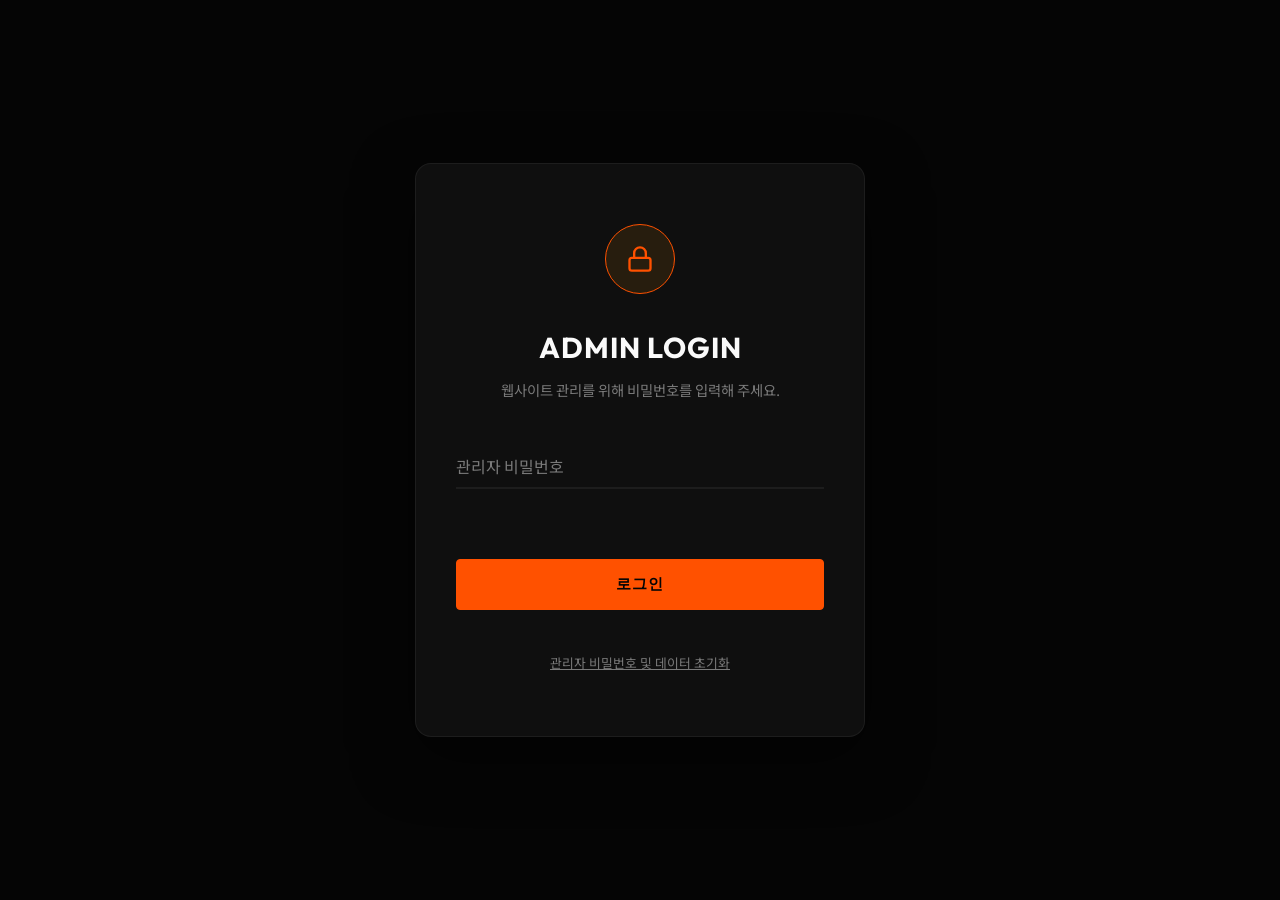
==== commit 2524230f: "Add files via upload" ====
--- a/admin.html
+++ b/admin.html
@@ -33,6 +33,9 @@
                 <div id="login-error-msg" class="login-feedback"></div>
                 
                 <button type="submit" class="btn btn-primary" style="width: 100%;">로그인</button>
+                <div style="text-align: center; margin-top: 15px;">
+                    <a href="#" id="admin-reset-all-btn" style="color: var(--text-muted); font-size: 0.8rem; text-decoration: underline;">관리자 비밀번호 및 데이터 초기화</a>
+                </div>
             </form>
         </div>
     </div>
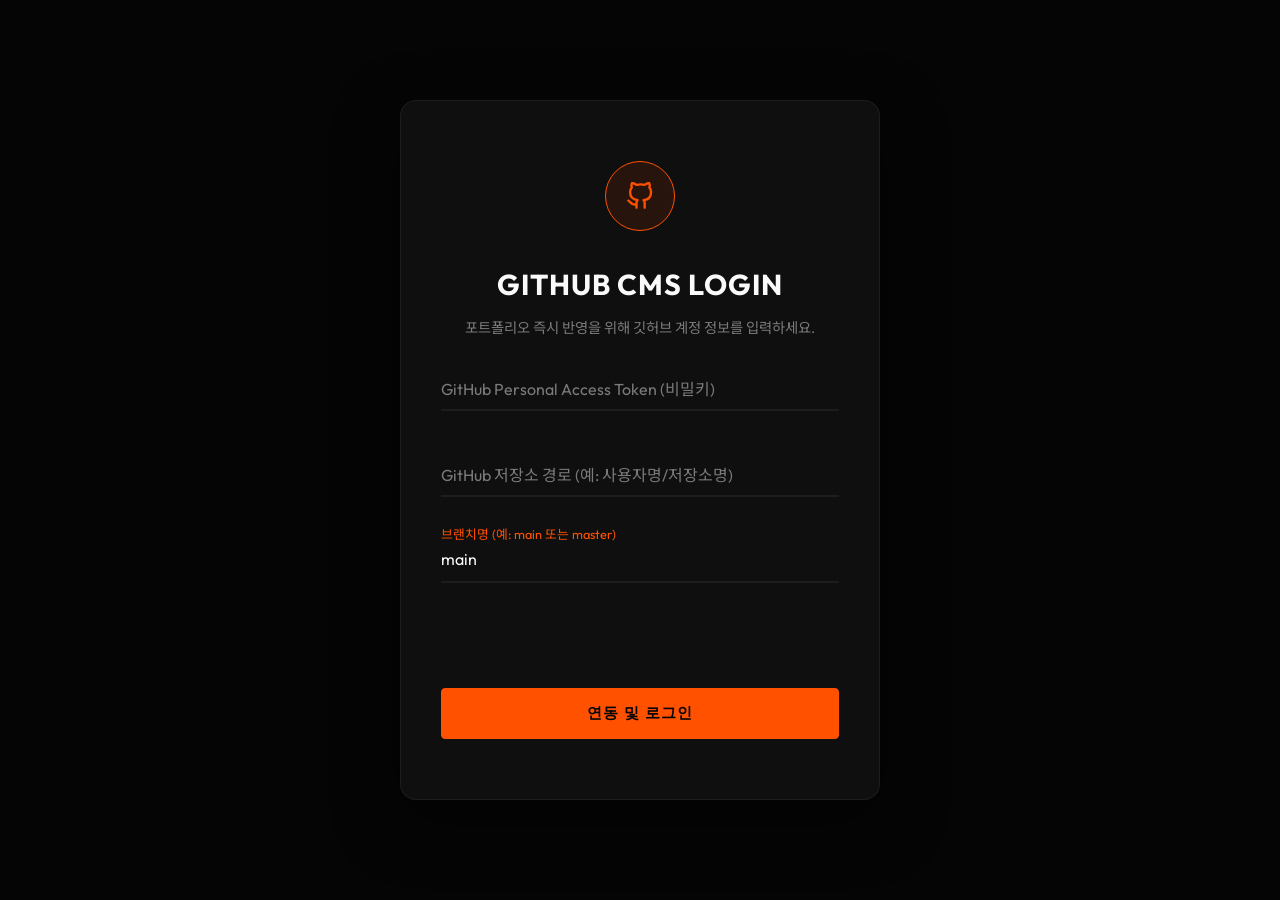
==== commit 4c78a80e: "Add files via upload" ====
--- a/admin.html
+++ b/admin.html
@@ -13,29 +13,37 @@
 </head>
 <body class="admin-page">
 
-    <!-- 1. Password Verification Overlay -->
+    <!-- 1. GitHub API Authentication Overlay -->
     <div id="admin-login-overlay" class="admin-login-wrapper">
-        <div class="login-card">
-            <div class="login-icon-box">
+        <div class="login-card" style="max-width: 480px;">
+            <div class="login-icon-box" style="background: rgba(255, 80, 0, 0.1); color: var(--accent);">
                 <svg width="28" height="28" viewBox="0 0 24 24" fill="none" stroke="currentColor" stroke-width="2" stroke-linecap="round" stroke-linejoin="round">
-                    <rect x="3" y="11" width="18" height="11" rx="2" ry="2"></rect>
-                    <path d="M7 11V7a5 5 0 0 1 10 0v4"></path>
+                    <path d="M9 19c-5 1.5-5-2.5-7-3m14 6v-3.87a3.37 3.37 0 0 0-.94-2.61c3.14-.35 6.44-1.54 6.44-7A5.44 5.44 0 0 0 20 4.77 5.07 5.07 0 0 0 19.91 1S18.73.65 16 2.48a13.38 13.38 0 0 0-7 0C6.27.65 5.09 1 5.09 1A5.07 5.07 0 0 0 5 4.77a5.44 5.44 0 0 0-1.5 3.78c0 5.42 3.3 6.61 6.44 7A3.37 3.37 0 0 0 9 18.13V22"></path>
                 </svg>
             </div>
-            <h1 class="login-title">Admin Login</h1>
-            <p class="login-desc">웹사이트 관리를 위해 비밀번호를 입력해 주세요.</p>
+            <h1 class="login-title">GitHub CMS Login</h1>
+            <p class="login-desc" style="margin-bottom: 25px;">포트폴리오 즉시 반영을 위해 깃허브 계정 정보를 입력하세요.</p>
             
             <form id="admin-login-form" class="login-form">
+                <!-- GitHub Personal Access Token -->
                 <div class="form-group floating-group">
-                    <input type="password" id="admin-password-input" required placeholder=" " autocomplete="current-password">
-                    <label for="admin-password-input">관리자 비밀번호</label>
-                </div>
-                <div id="login-error-msg" class="login-feedback"></div>
-                
-                <button type="submit" class="btn btn-primary" style="width: 100%;">로그인</button>
-                <div style="text-align: center; margin-top: 15px;">
-                    <a href="#" id="admin-reset-all-btn" style="color: var(--text-muted); font-size: 0.8rem; text-decoration: underline;">관리자 비밀번호 및 데이터 초기화</a>
-                </div>
+                    <input type="password" id="github-token-input" required placeholder=" " autocomplete="current-password">
+                    <label for="github-token-input">GitHub Personal Access Token (비밀키)</label>
+                </div>
+                <!-- GitHub Repo Owner/Name -->
+                <div class="form-group floating-group" style="margin-top: 15px;">
+                    <input type="text" id="github-repo-input" required placeholder=" " autocomplete="off">
+                    <label for="github-repo-input">GitHub 저장소 경로 (예: 사용자명/저장소명)</label>
+                </div>
+                <!-- GitHub Branch Name -->
+                <div class="form-group floating-group" style="margin-top: 15px;">
+                    <input type="text" id="github-branch-input" required placeholder=" " autocomplete="off" value="main">
+                    <label for="github-branch-input">브랜치명 (예: main 또는 master)</label>
+                </div>
+                
+                <div id="login-error-msg" class="login-feedback" style="margin-top: 15px;"></div>
+                
+                <button type="submit" class="btn btn-primary" style="width: 100%; margin-top: 20px;">연동 및 로그인</button>
             </form>
         </div>
     </div>
@@ -55,12 +63,11 @@
                         </svg>
                         <span class="logo-text"><span class="logo-accent">CLICK</span> DESIGN</span>
                     </a>
-                    <span class="admin-badge">ADMIN</span>
+                    <span class="admin-badge">ADMIN (GitHub CMS)</span>
                 </div>
                 <div class="admin-nav-actions">
                     <a href="index.html" class="btn btn-secondary" style="padding: 8px 18px; font-size: 0.8rem;">웹사이트 보기</a>
-                    <button id="btn-open-password-modal" class="btn btn-secondary" style="padding: 8px 18px; font-size: 0.8rem;">비밀번호 변경</button>
-                    <button id="admin-logout-btn" class="btn btn-secondary" style="padding: 8px 18px; font-size: 0.8rem; border-color: rgba(255, 100, 100, 0.3); color: hsl(0, 80%, 70%);">로그아웃</button>
+                    <button id="admin-logout-btn" class="btn btn-secondary" style="padding: 8px 18px; font-size: 0.8rem; border-color: rgba(255, 100, 100, 0.3); color: hsl(0, 80%, 70%);">연동 해제 (로그아웃)</button>
                 </div>
             </div>
         </header>
@@ -221,40 +228,6 @@
         </div>
     </div>
 
-    <!-- 4. Form Modal (Change Password) -->
-    <div id="password-change-modal" class="project-modal" aria-hidden="true" role="dialog">
-        <div class="modal-backdrop" id="password-modal-close-backdrop"></div>
-        <div class="modal-content-wrapper form-modal-wrapper" style="max-width: 450px;">
-            <button id="password-modal-close-btn" class="modal-close-btn" aria-label="모달 닫기">&times;</button>
-            <div class="modal-form-container" style="padding: 30px;">
-                <h2 style="font-size: 1.5rem; font-weight: 700;">비밀번호 변경</h2>
-                <div class="modal-divider"></div>
-                
-                <form id="admin-password-change-form" class="contact-form project-form" style="margin-top: 20px;">
-                    <div class="form-group floating-group">
-                        <input type="password" id="change-current-password" required placeholder=" " autocomplete="current-password">
-                        <label for="change-current-password">현재 비밀번호</label>
-                    </div>
-                    <div class="form-group floating-group" style="margin-top: 20px;">
-                        <input type="password" id="change-new-password" required placeholder=" " autocomplete="new-password">
-                        <label for="change-new-password">새 비밀번호</label>
-                    </div>
-                    <div class="form-group floating-group" style="margin-top: 20px;">
-                        <input type="password" id="change-confirm-password" required placeholder=" " autocomplete="new-password">
-                        <label for="change-confirm-password">새 비밀번호 확인</label>
-                    </div>
-                    
-                    <div id="password-change-feedback" class="login-feedback" style="margin-top: 15px; min-height: 20px;"></div>
-                    
-                    <div class="form-actions-row" style="margin-top: 25px; justify-content: flex-end;">
-                        <button type="submit" class="btn btn-primary" style="min-width: 100px;">변경하기</button>
-                        <button type="button" id="cancel-password-change-btn" class="btn btn-secondary" style="min-width: 100px;">취소</button>
-                    </div>
-                </form>
-            </div>
-        </div>
-    </div>
-
-    <script src="admin.js"></script>
+    <script type="module" src="admin.js"></script>
 </body>
 </html>
